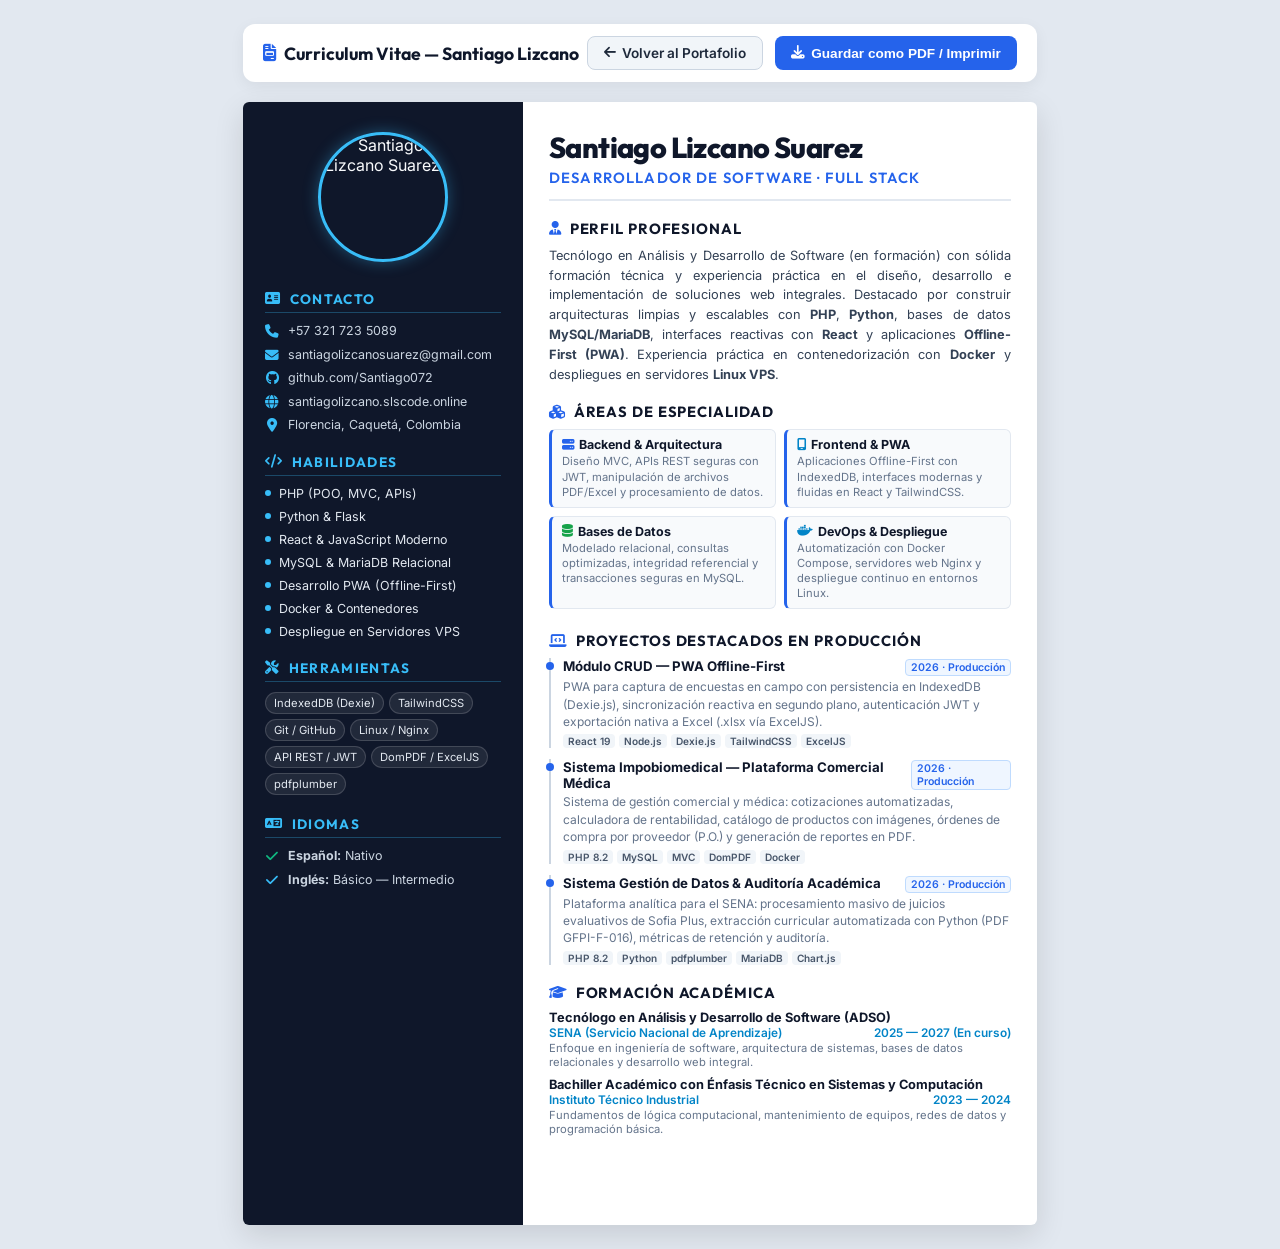
==== cv/index.html @ eb553faf "feat: rediseño hero con tarjeta glassmorphism, integracion i18n es/en, nuevo modulo cv profesional y" ====
<!DOCTYPE html>
<html lang="es">
<head>
  <meta charset="UTF-8">
  <meta name="viewport" content="width=device-width, initial-scale=1.0">
  <title>Curriculum Vitae — Santiago Lizcano Suarez</title>
  <link rel="preconnect" href="https://fonts.googleapis.com">
  <link rel="preconnect" href="https://fonts.gstatic.com" crossorigin>
  <link href="https://fonts.googleapis.com/css2?family=Outfit:wght@300;400;500;600;700;800&family=Inter:wght@300;400;500;600;700&display=swap" rel="stylesheet">
  <link rel="stylesheet" href="https://cdnjs.cloudflare.com/ajax/libs/font-awesome/6.5.0/css/all.min.css">
  <style>
    :root {
      --primary-dark: #0f172a;
      --sidebar-bg: #0f172a;
      --sidebar-text: #f8fafc;
      --sidebar-muted: #94a3b8;
      --accent-blue: #2563eb;
      --accent-cyan: #0284c7;
      --body-bg: #ffffff;
      --text-main: #1e293b;
      --text-muted: #64748b;
      --border-color: #e2e8f0;
      --tag-bg: #f1f5f9;
    }

    * {
      box-sizing: border-box;
      margin: 0;
      padding: 0;
    }

    body {
      font-family: 'Inter', sans-serif;
      background: #e2e8f0;
      color: var(--text-main);
      display: flex;
      flex-direction: column;
      align-items: center;
      padding: 24px 12px;
      -webkit-print-color-adjust: exact;
      print-color-adjust: exact;
    }

    /* Barra superior interactiva (No imprimible) */
    .toolbar {
      width: 100%;
      max-width: 210mm;
      background: #ffffff;
      padding: 12px 20px;
      border-radius: 12px;
      display: flex;
      justify-content: space-between;
      align-items: center;
      margin-bottom: 20px;
      box-shadow: 0 4px 15px rgba(0,0,0,0.06);
    }
    .toolbar-title {
      font-family: 'Outfit', sans-serif;
      font-weight: 700;
      font-size: 1.1rem;
      color: var(--primary-dark);
      display: flex;
      align-items: center;
      gap: 8px;
    }
    .toolbar-actions {
      display: flex;
      gap: 12px;
    }
    .btn {
      padding: 8px 16px;
      border-radius: 8px;
      font-weight: 600;
      font-size: 0.85rem;
      cursor: pointer;
      text-decoration: none;
      display: inline-flex;
      align-items: center;
      gap: 6px;
      border: none;
      transition: all 0.2s;
    }
    .btn-print {
      background: var(--accent-blue);
      color: #ffffff;
    }
    .btn-print:hover {
      background: #1d4ed8;
      transform: translateY(-1px);
    }
    .btn-back {
      background: #f1f5f9;
      color: var(--text-main);
      border: 1px solid #cbd5e1;
    }
    .btn-back:hover {
      background: #e2e8f0;
    }

    /* Hoja A4 exacta */
    .cv-page {
      width: 210mm;
      min-height: 297mm;
      height: auto;
      background: #ffffff;
      display: grid;
      grid-template-columns: 74mm 1fr;
      box-shadow: 0 10px 30px rgba(0,0,0,0.12);
      border-radius: 6px;
      overflow: hidden;
    }

    /* ── BARRA LATERAL IZQUIERDA ── */
    .cv-sidebar {
      background: var(--sidebar-bg);
      color: var(--sidebar-text);
      padding: 30px 22px;
      display: flex;
      flex-direction: column;
      gap: 20px;
    }

    .profile-photo-wrap {
      display: flex;
      flex-direction: column;
      align-items: center;
      text-align: center;
    }
    .profile-photo {
      width: 130px;
      height: 130px;
      border-radius: 50%;
      object-fit: cover;
      object-position: center 10%;
      border: 3px solid #38bdf8;
      box-shadow: 0 0 15px rgba(56, 189, 248, 0.35);
      margin-bottom: 8px;
    }

    .side-section-title {
      font-family: 'Outfit', sans-serif;
      font-size: 0.85rem;
      font-weight: 700;
      text-transform: uppercase;
      letter-spacing: 0.1em;
      color: #38bdf8;
      border-bottom: 1.5px solid rgba(56, 189, 248, 0.3);
      padding-bottom: 4px;
      margin-bottom: 10px;
      display: flex;
      align-items: center;
      gap: 8px;
    }

    .contact-list {
      list-style: none;
      display: flex;
      flex-direction: column;
      gap: 8px;
      font-size: 0.78rem;
      color: #cbd5e1;
    }
    .contact-item {
      display: flex;
      align-items: flex-start;
      gap: 9px;
      word-break: break-word;
    }
    .contact-item i {
      color: #38bdf8;
      font-size: 0.85rem;
      margin-top: 2px;
      width: 14px;
      text-align: center;
    }
    .contact-item a {
      color: inherit;
      text-decoration: none;
    }

    /* Lista limpia de Habilidades sin porcentajes */
    .skills-clean-list {
      list-style: none;
      display: flex;
      flex-direction: column;
      gap: 8px;
    }
    .skill-clean-item {
      display: flex;
      align-items: center;
      gap: 8px;
      font-size: 0.78rem;
      color: #e2e8f0;
    }
    .skill-bullet {
      width: 6px;
      height: 6px;
      border-radius: 50%;
      background: #38bdf8;
      flex-shrink: 0;
    }

    .pill-tags {
      display: flex;
      flex-wrap: wrap;
      gap: 5px;
    }
    .pill {
      background: rgba(255,255,255,0.08);
      border: 1px solid rgba(255,255,255,0.15);
      padding: 3px 8px;
      border-radius: 12px;
      font-size: 0.7rem;
      color: #e2e8f0;
    }

    /* ── CUERPO PRINCIPAL DERECHO ── */
    .cv-main {
      padding: 30px 26px;
      display: flex;
      flex-direction: column;
      gap: 18px;
    }

    .main-header {
      border-bottom: 2px solid var(--border-color);
      padding-bottom: 12px;
    }
    .candidate-name {
      font-family: 'Outfit', sans-serif;
      font-size: 1.8rem;
      font-weight: 800;
      color: var(--primary-dark);
      letter-spacing: -0.02em;
      line-height: 1.1;
    }
    .candidate-title {
      font-family: 'Outfit', sans-serif;
      font-size: 0.92rem;
      font-weight: 600;
      color: var(--accent-blue);
      text-transform: uppercase;
      letter-spacing: 0.08em;
      margin-top: 4px;
    }

    .main-section-title {
      font-family: 'Outfit', sans-serif;
      font-size: 0.92rem;
      font-weight: 700;
      color: var(--primary-dark);
      text-transform: uppercase;
      letter-spacing: 0.06em;
      display: flex;
      align-items: center;
      gap: 8px;
      margin-bottom: 8px;
    }
    .main-section-title i {
      color: var(--accent-blue);
      font-size: 0.88rem;
    }

    .profile-summary {
      font-size: 0.8rem;
      line-height: 1.55;
      color: #334155;
      text-align: justify;
    }

    /* Grid de Áreas de Especialidad */
    .competencies-grid {
      display: grid;
      grid-template-columns: repeat(2, 1fr);
      gap: 8px;
      margin-bottom: 4px;
    }
    .competency-card {
      background: #f8fafc;
      border: 1px solid #e2e8f0;
      border-left: 3px solid var(--accent-blue);
      padding: 7px 10px;
      border-radius: 6px;
    }
    .competency-title {
      font-size: 0.78rem;
      font-weight: 700;
      color: var(--primary-dark);
      display: flex;
      align-items: center;
      gap: 5px;
    }
    .competency-desc {
      font-size: 0.7rem;
      color: var(--text-muted);
      margin-top: 2px;
      line-height: 1.35;
    }

    /* Timeline de Proyectos & Experiencia */
    .timeline {
      display: flex;
      flex-direction: column;
      gap: 11px;
    }
    .timeline-item {
      position: relative;
      padding-left: 12px;
      border-left: 2px solid #cbd5e1;
    }
    .timeline-item::before {
      content: '';
      position: absolute;
      left: -5px;
      top: 4px;
      width: 8px;
      height: 8px;
      border-radius: 50%;
      background: var(--accent-blue);
    }
    .item-head {
      display: flex;
      justify-content: space-between;
      align-items: baseline;
      margin-bottom: 2px;
    }
    .item-title {
      font-size: 0.83rem;
      font-weight: 700;
      color: var(--primary-dark);
    }
    .item-badge {
      font-size: 0.66rem;
      font-weight: 600;
      background: #eff6ff;
      color: var(--accent-blue);
      border: 1px solid #bfdbfe;
      padding: 1px 5px;
      border-radius: 4px;
    }
    .item-desc {
      font-size: 0.75rem;
      color: var(--text-muted);
      line-height: 1.45;
      margin-bottom: 4px;
    }
    .item-tags {
      display: flex;
      flex-wrap: wrap;
      gap: 4px;
    }
    .item-tag {
      font-size: 0.63rem;
      background: #f1f5f9;
      color: #475569;
      padding: 1px 5px;
      border-radius: 4px;
      font-weight: 600;
    }

    /* Formación */
    .edu-list {
      display: flex;
      flex-direction: column;
      gap: 8px;
    }
    .edu-item {
      display: flex;
      flex-direction: column;
      gap: 1px;
    }
    .edu-degree {
      font-size: 0.8rem;
      font-weight: 700;
      color: var(--primary-dark);
    }
    .edu-school {
      font-size: 0.74rem;
      color: var(--accent-cyan);
      font-weight: 600;
      display: flex;
      justify-content: space-between;
    }
    .edu-desc {
      font-size: 0.7rem;
      color: var(--text-muted);
    }

    /* ── MODO IMPRESIÓN / PDF ── */
    @media print {
      body {
        background: transparent;
        padding: 0;
      }
      .toolbar {
        display: none !important;
      }
      .cv-page {
        box-shadow: none;
        width: 100%;
        min-height: 100%;
        border-radius: 0;
      }
      @page {
        size: A4 portrait;
        margin: 0;
      }
    }
  </style>
</head>
<body>

  <!-- Barra superior interactiva -->
  <div class="toolbar">
    <div class="toolbar-title">
      <i class="fas fa-file-invoice" style="color:#2563eb"></i>
      <span>Curriculum Vitae — Santiago Lizcano</span>
    </div>
    <div class="toolbar-actions">
      <a href="../index.html" class="btn btn-back">
        <i class="fas fa-arrow-left"></i> Volver al Portafolio
      </a>
      <button onclick="window.print()" class="btn btn-print">
        <i class="fas fa-download"></i> Guardar como PDF / Imprimir
      </button>
    </div>
  </div>

  <!-- Contenedor Hoja A4 -->
  <main class="cv-page">
    
    <!-- COLUMNA LATERAL (Sidebar) -->
    <aside class="cv-sidebar">
      
      <!-- Foto de Perfil -->
      <div class="profile-photo-wrap">
        <img src="../assets/img/profile.jpg" alt="Santiago Lizcano Suarez" class="profile-photo">
      </div>

      <!-- Contacto -->
      <div>
        <h3 class="side-section-title"><i class="fas fa-address-card"></i> Contacto</h3>
        <ul class="contact-list">
          <li class="contact-item">
            <i class="fas fa-phone"></i>
            <span>+57 321 723 5089</span>
          </li>
          <li class="contact-item">
            <i class="fas fa-envelope"></i>
            <a href="mailto:santiagolizcanosuarez@gmail.com">santiagolizcanosuarez@gmail.com</a>
          </li>
          <li class="contact-item">
            <i class="fab fa-github"></i>
            <a href="https://github.com/Santiago072" target="_blank">github.com/Santiago072</a>
          </li>
          <li class="contact-item">
            <i class="fas fa-globe"></i>
            <a href="https://santiagolizcano.slscode.online" target="_blank">santiagolizcano.slscode.online</a>
          </li>
          <li class="contact-item">
            <i class="fas fa-location-dot"></i>
            <span>Florencia, Caquetá, Colombia</span>
          </li>
        </ul>
      </div>

      <!-- Habilidades Técnicas (Lista limpia sin porcentajes) -->
      <div>
        <h3 class="side-section-title"><i class="fas fa-code"></i> Habilidades</h3>
        <ul class="skills-clean-list">
          <li class="skill-clean-item"><span class="skill-bullet"></span><span>PHP (POO, MVC, APIs)</span></li>
          <li class="skill-clean-item"><span class="skill-bullet"></span><span>Python &amp; Flask</span></li>
          <li class="skill-clean-item"><span class="skill-bullet"></span><span>React &amp; JavaScript Moderno</span></li>
          <li class="skill-clean-item"><span class="skill-bullet"></span><span>MySQL &amp; MariaDB Relacional</span></li>
          <li class="skill-clean-item"><span class="skill-bullet"></span><span>Desarrollo PWA (Offline-First)</span></li>
          <li class="skill-clean-item"><span class="skill-bullet"></span><span>Docker &amp; Contenedores</span></li>
          <li class="skill-clean-item"><span class="skill-bullet"></span><span>Despliegue en Servidores VPS</span></li>
        </ul>
      </div>

      <!-- Herramientas y Ecosistema -->
      <div>
        <h3 class="side-section-title"><i class="fas fa-screwdriver-wrench"></i> Herramientas</h3>
        <div class="pill-tags">
          <span class="pill">IndexedDB (Dexie)</span>
          <span class="pill">TailwindCSS</span>
          <span class="pill">Git / GitHub</span>
          <span class="pill">Linux / Nginx</span>
          <span class="pill">API REST / JWT</span>
          <span class="pill">DomPDF / ExcelJS</span>
          <span class="pill">pdfplumber</span>
        </div>
      </div>

      <!-- Idiomas -->
      <div>
        <h3 class="side-section-title"><i class="fas fa-language"></i> Idiomas</h3>
        <ul class="contact-list">
          <li class="contact-item">
            <i class="fas fa-check" style="color:#10b981"></i>
            <span><strong>Español:</strong> Nativo</span>
          </li>
          <li class="contact-item">
            <i class="fas fa-check" style="color:#38bdf8"></i>
            <span><strong>Inglés:</strong> Básico &mdash; Intermedio</span>
          </li>
        </ul>
      </div>

    </aside>

    <!-- CONTENIDO PRINCIPAL (Right Column) -->
    <section class="cv-main">
      
      <!-- Cabecera -->
      <header class="main-header">
        <h1 class="candidate-name">Santiago Lizcano Suarez</h1>
        <h2 class="candidate-title">Desarrollador de Software &middot; Full Stack</h2>
      </header>

      <!-- Perfil Profesional -->
      <div>
        <h3 class="main-section-title"><i class="fas fa-user-tie"></i> Perfil Profesional</h3>
        <p class="profile-summary">
          Tecnólogo en Análisis y Desarrollo de Software (en formación) con sólida formación técnica y experiencia práctica en el diseño, desarrollo e implementación de soluciones web integrales. Destacado por construir arquitecturas limpias y escalables con <strong>PHP</strong>, <strong>Python</strong>, bases de datos <strong>MySQL/MariaDB</strong>, interfaces reactivas con <strong>React</strong> y aplicaciones <strong>Offline-First (PWA)</strong>. Experiencia práctica en contenedorización con <strong>Docker</strong> y despliegues en servidores <strong>Linux VPS</strong>.
        </p>
      </div>

      <!-- Competencias y Áreas de Trabajo -->
      <div>
        <h3 class="main-section-title"><i class="fas fa-cubes"></i> Áreas de Especialidad</h3>
        <div class="competencies-grid">
          <div class="competency-card">
            <div class="competency-title"><i class="fas fa-server" style="color:#2563eb"></i> Backend &amp; Arquitectura</div>
            <div class="competency-desc">Diseño MVC, APIs REST seguras con JWT, manipulación de archivos PDF/Excel y procesamiento de datos.</div>
          </div>
          <div class="competency-card">
            <div class="competency-title"><i class="fas fa-mobile-screen" style="color:#0284c7"></i> Frontend &amp; PWA</div>
            <div class="competency-desc">Aplicaciones Offline-First con IndexedDB, interfaces modernas y fluidas en React y TailwindCSS.</div>
          </div>
          <div class="competency-card">
            <div class="competency-title"><i class="fas fa-database" style="color:#16a34a"></i> Bases de Datos</div>
            <div class="competency-desc">Modelado relacional, consultas optimizadas, integridad referencial y transacciones seguras en MySQL.</div>
          </div>
          <div class="competency-card">
            <div class="competency-title"><i class="fab fa-docker" style="color:#0284c7"></i> DevOps &amp; Despliegue</div>
            <div class="competency-desc">Automatización con Docker Compose, servidores web Nginx y despliegue continuo en entornos Linux.</div>
          </div>
        </div>
      </div>

      <!-- Proyectos Destacados (Experiencia Práctica) -->
      <div>
        <h3 class="main-section-title"><i class="fas fa-laptop-code"></i> Proyectos Destacados en Producción</h3>
        <div class="timeline">
          
          <!-- Módulo CRUD -->
          <div class="timeline-item">
            <div class="item-head">
              <span class="item-title">Módulo CRUD — PWA Offline-First</span>
              <span class="item-badge">2026 &middot; Producción</span>
            </div>
            <p class="item-desc">
              PWA para captura de encuestas en campo con persistencia en IndexedDB (Dexie.js), sincronización reactiva en segundo plano, autenticación JWT y exportación nativa a Excel (.xlsx vía ExcelJS).
            </p>
            <div class="item-tags">
              <span class="item-tag">React 19</span>
              <span class="item-tag">Node.js</span>
              <span class="item-tag">Dexie.js</span>
              <span class="item-tag">TailwindCSS</span>
              <span class="item-tag">ExcelJS</span>
            </div>
          </div>

          <!-- Sistema Impobiomedical -->
          <div class="timeline-item">
            <div class="item-head">
              <span class="item-title">Sistema Impobiomedical — Plataforma Comercial Médica</span>
              <span class="item-badge">2026 &middot; Producción</span>
            </div>
            <p class="item-desc">
              Sistema de gestión comercial y médica: cotizaciones automatizadas, calculadora de rentabilidad, catálogo de productos con imágenes, órdenes de compra por proveedor (P.O.) y generación de reportes en PDF.
            </p>
            <div class="item-tags">
              <span class="item-tag">PHP 8.2</span>
              <span class="item-tag">MySQL</span>
              <span class="item-tag">MVC</span>
              <span class="item-tag">DomPDF</span>
              <span class="item-tag">Docker</span>
            </div>
          </div>

          <!-- Sistema Gestión de Datos SENA -->
          <div class="timeline-item">
            <div class="item-head">
              <span class="item-title">Sistema Gestión de Datos &amp; Auditoría Académica</span>
              <span class="item-badge">2026 &middot; Producción</span>
            </div>
            <p class="item-desc">
              Plataforma analítica para el SENA: procesamiento masivo de juicios evaluativos de Sofia Plus, extracción curricular automatizada con Python (PDF GFPI-F-016), métricas de retención y auditoría.
            </p>
            <div class="item-tags">
              <span class="item-tag">PHP 8.2</span>
              <span class="item-tag">Python</span>
              <span class="item-tag">pdfplumber</span>
              <span class="item-tag">MariaDB</span>
              <span class="item-tag">Chart.js</span>
            </div>
          </div>

        </div>
      </div>

      <!-- Formación Académica -->
      <div>
        <h3 class="main-section-title"><i class="fas fa-graduation-cap"></i> Formación Académica</h3>
        <div class="edu-list">
          
          <div class="edu-item">
            <span class="edu-degree">Tecnólogo en Análisis y Desarrollo de Software (ADSO)</span>
            <span class="edu-school"><span>SENA (Servicio Nacional de Aprendizaje)</span><span>2025 — 2027 (En curso)</span></span>
            <span class="edu-desc">Enfoque en ingeniería de software, arquitectura de sistemas, bases de datos relacionales y desarrollo web integral.</span>
          </div>

          <div class="edu-item">
            <span class="edu-degree">Bachiller Académico con Énfasis Técnico en Sistemas y Computación</span>
            <span class="edu-school"><span>Instituto Técnico Industrial</span><span>2023 — 2024</span></span>
            <span class="edu-desc">Fundamentos de lógica computacional, mantenimiento de equipos, redes de datos y programación básica.</span>
          </div>

        </div>
      </div>

    </section>

  </main>

</body>
</html>
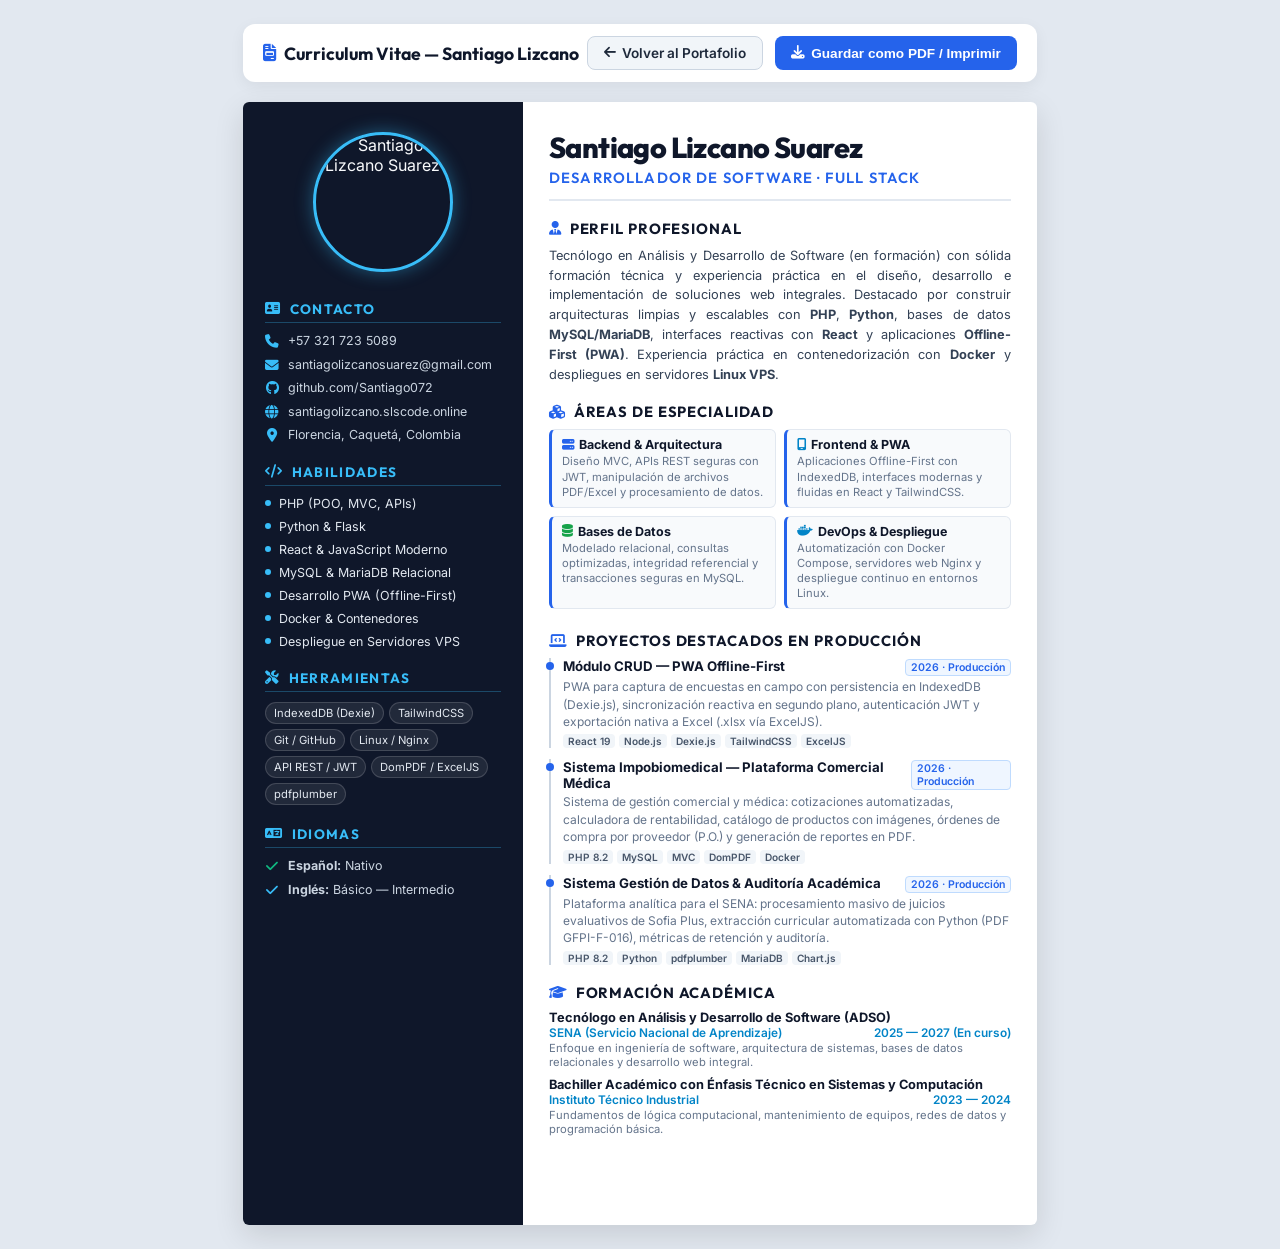
==== commit ec06c109: "style: ajuste de encuadre y proporcion de la foto de perfil en el CV" ====
--- a/cv/index.html
+++ b/cv/index.html
@@ -127,13 +127,13 @@
       text-align: center;
     }
     .profile-photo {
-      width: 130px;
-      height: 130px;
+      width: 140px;
+      height: 140px;
       border-radius: 50%;
       object-fit: cover;
-      object-position: center 10%;
+      object-position: center 30%;
       border: 3px solid #38bdf8;
-      box-shadow: 0 0 15px rgba(56, 189, 248, 0.35);
+      box-shadow: 0 0 18px rgba(56, 189, 248, 0.4);
       margin-bottom: 8px;
     }
 
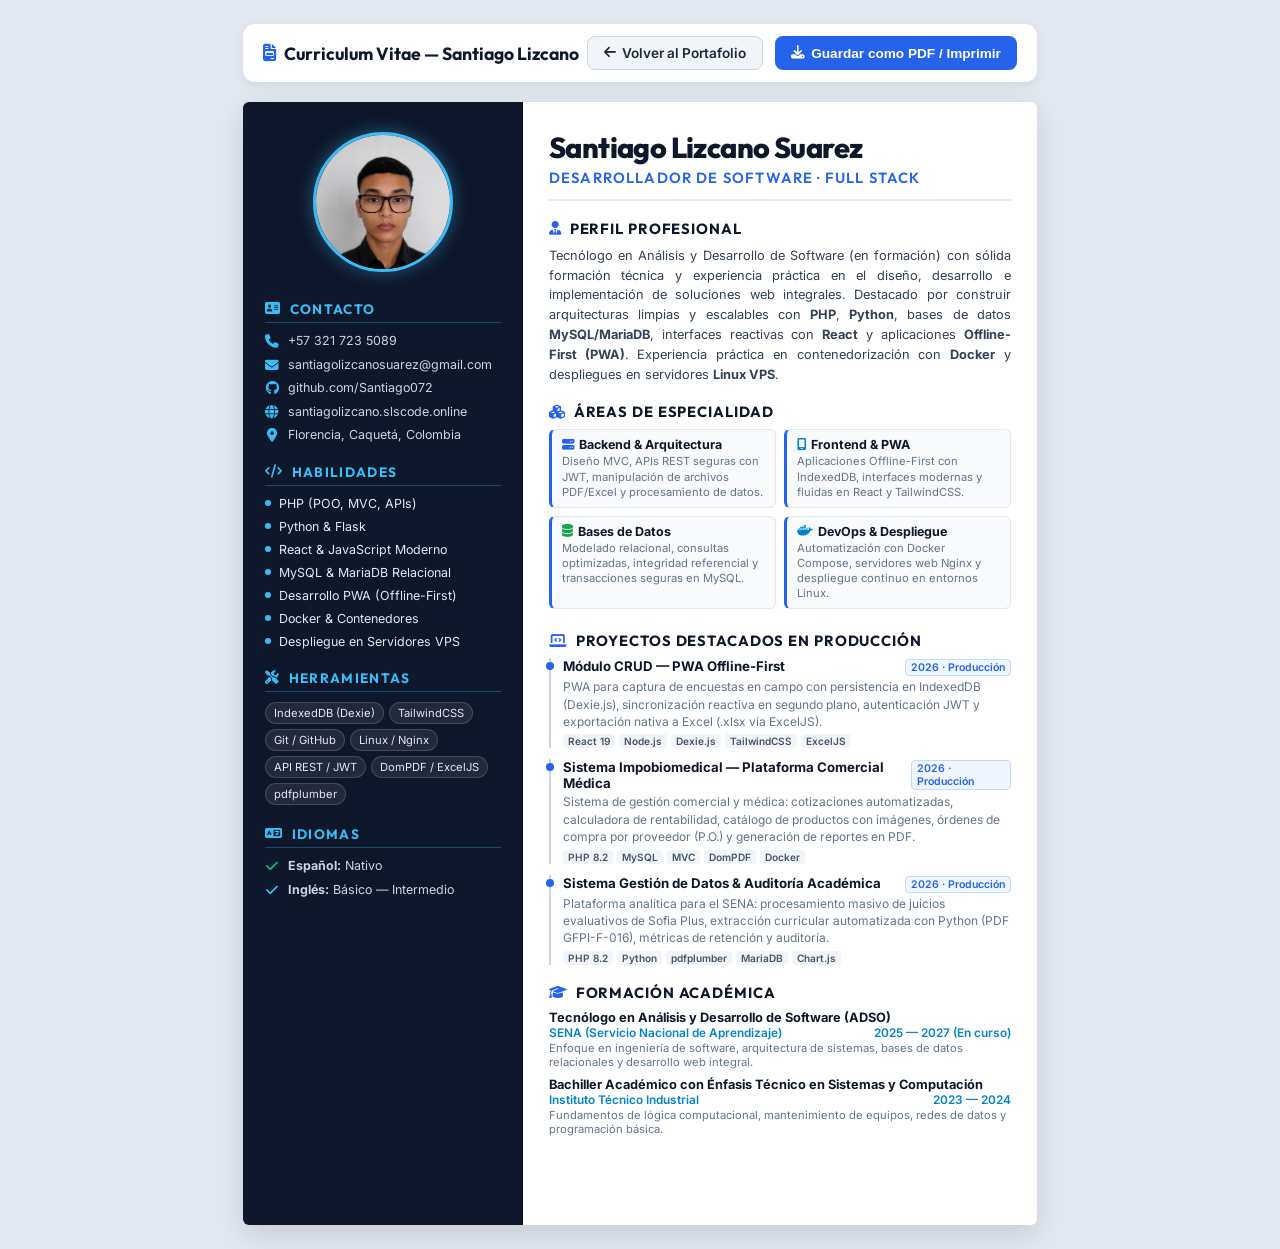
==== commit 6488a61f: "feat(portfolio): add project screenshots, custom favicon and smooth navigation" ====
--- a/cv/index.html
+++ b/cv/index.html
@@ -4,6 +4,11 @@
   <meta charset="UTF-8">
   <meta name="viewport" content="width=device-width, initial-scale=1.0">
   <title>Curriculum Vitae — Santiago Lizcano Suarez</title>
+  
+  <!-- Favicon -->
+  <link rel="icon" type="image/svg+xml" href="../assets/img/favicon.svg">
+  <link rel="alternate icon" href="../assets/img/favicon.svg">
+
   <link rel="preconnect" href="https://fonts.googleapis.com">
   <link rel="preconnect" href="https://fonts.gstatic.com" crossorigin>
   <link href="https://fonts.googleapis.com/css2?family=Outfit:wght@300;400;500;600;700;800&family=Inter:wght@300;400;500;600;700&display=swap" rel="stylesheet">
@@ -417,7 +422,7 @@
       <span>Curriculum Vitae — Santiago Lizcano</span>
     </div>
     <div class="toolbar-actions">
-      <a href="../index.html" class="btn btn-back">
+      <a href="../index.html" class="btn btn-back" id="btn-back-portfolio">
         <i class="fas fa-arrow-left"></i> Volver al Portafolio
       </a>
       <button onclick="window.print()" class="btn btn-print">
@@ -434,7 +439,7 @@
       
       <!-- Foto de Perfil -->
       <div class="profile-photo-wrap">
-        <img src="../assets/img/profile.jpg" alt="Santiago Lizcano Suarez" class="profile-photo">
+        <img src="../assets/img/profile2.png" alt="Santiago Lizcano Suarez" class="profile-photo">
       </div>
 
       <!-- Contacto -->
@@ -635,5 +640,21 @@
 
   </main>
 
+  <script>
+    const backBtn = document.getElementById('btn-back-portfolio');
+    if (backBtn) {
+      backBtn.addEventListener('click', (e) => {
+        // Si hay historial previo de navegación (misma pestaña), vuelve atrás
+        if (window.history.length > 1 && document.referrer && document.referrer.includes(window.location.host)) {
+          e.preventDefault();
+          window.history.back();
+        } else if (window.opener) {
+          // Si se abrió como popup o pestaña secundaria con opener
+          e.preventDefault();
+          window.close();
+        }
+      });
+    }
+  </script>
 </body>
 </html>
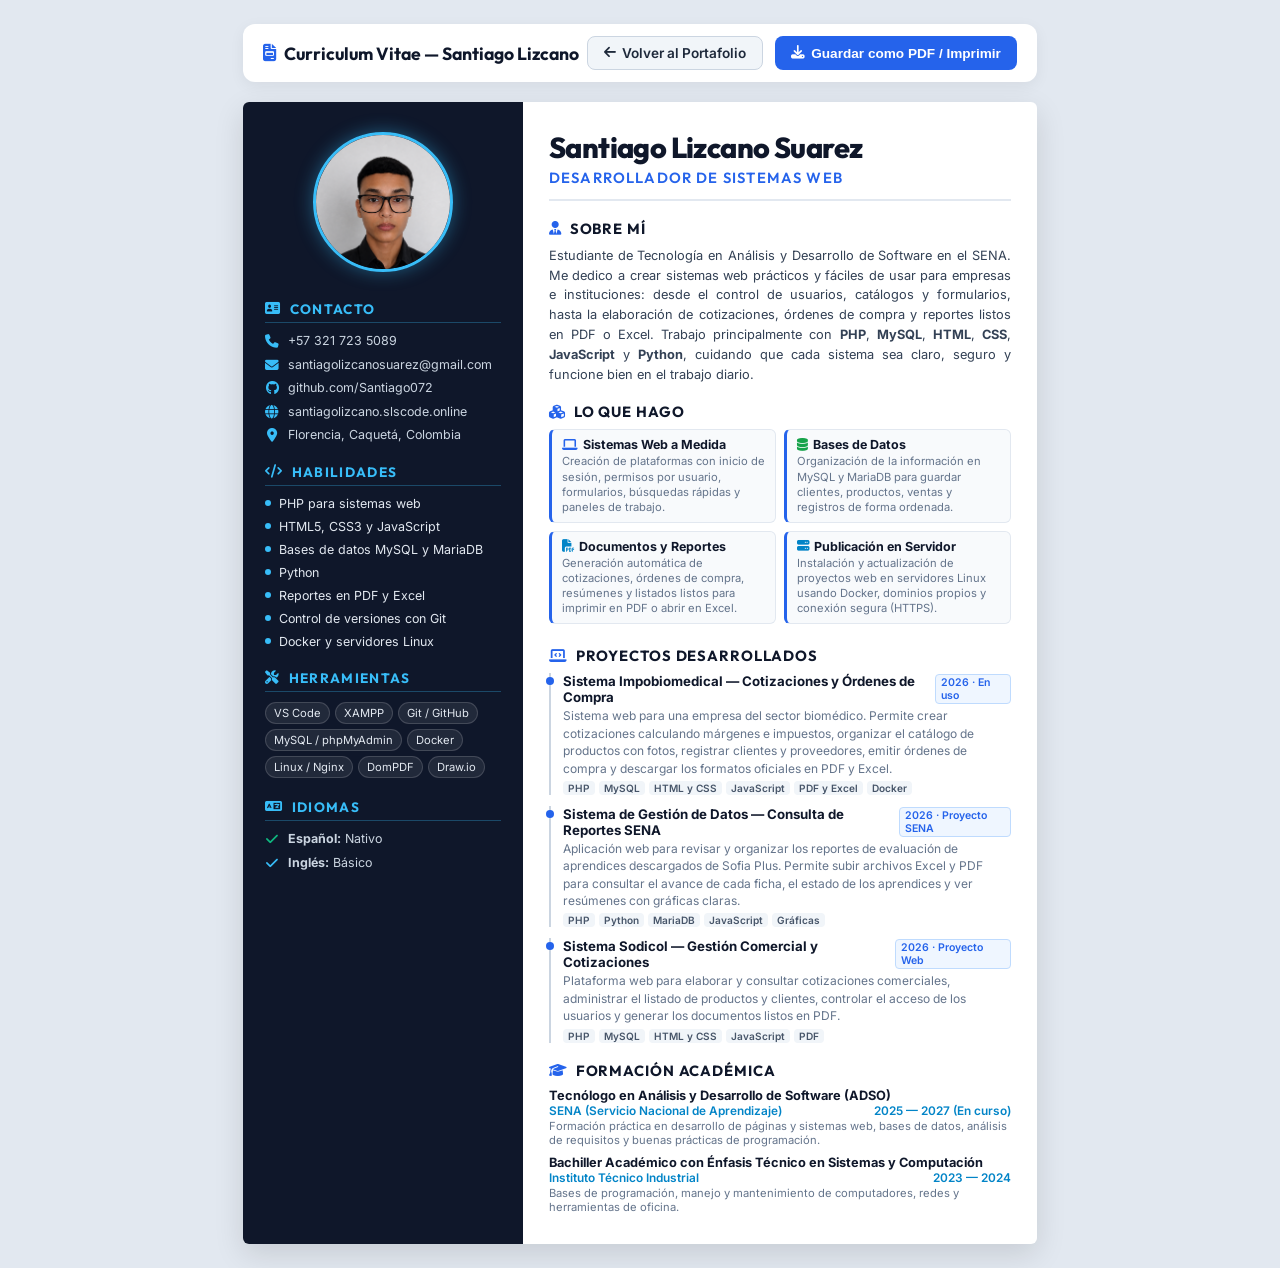
==== commit 6859f885: "docs(portafolio,cv): actualizar contenido y habilidades con lenguaje natural" ====
--- a/cv/index.html
+++ b/cv/index.html
@@ -473,13 +473,13 @@
       <div>
         <h3 class="side-section-title"><i class="fas fa-code"></i> Habilidades</h3>
         <ul class="skills-clean-list">
-          <li class="skill-clean-item"><span class="skill-bullet"></span><span>PHP (POO, MVC, APIs)</span></li>
-          <li class="skill-clean-item"><span class="skill-bullet"></span><span>Python &amp; Flask</span></li>
-          <li class="skill-clean-item"><span class="skill-bullet"></span><span>React &amp; JavaScript Moderno</span></li>
-          <li class="skill-clean-item"><span class="skill-bullet"></span><span>MySQL &amp; MariaDB Relacional</span></li>
-          <li class="skill-clean-item"><span class="skill-bullet"></span><span>Desarrollo PWA (Offline-First)</span></li>
-          <li class="skill-clean-item"><span class="skill-bullet"></span><span>Docker &amp; Contenedores</span></li>
-          <li class="skill-clean-item"><span class="skill-bullet"></span><span>Despliegue en Servidores VPS</span></li>
+          <li class="skill-clean-item"><span class="skill-bullet"></span><span>PHP para sistemas web</span></li>
+          <li class="skill-clean-item"><span class="skill-bullet"></span><span>HTML5, CSS3 y JavaScript</span></li>
+          <li class="skill-clean-item"><span class="skill-bullet"></span><span>Bases de datos MySQL y MariaDB</span></li>
+          <li class="skill-clean-item"><span class="skill-bullet"></span><span>Python</span></li>
+          <li class="skill-clean-item"><span class="skill-bullet"></span><span>Reportes en PDF y Excel</span></li>
+          <li class="skill-clean-item"><span class="skill-bullet"></span><span>Control de versiones con Git</span></li>
+          <li class="skill-clean-item"><span class="skill-bullet"></span><span>Docker y servidores Linux</span></li>
         </ul>
       </div>
 
@@ -487,13 +487,14 @@
       <div>
         <h3 class="side-section-title"><i class="fas fa-screwdriver-wrench"></i> Herramientas</h3>
         <div class="pill-tags">
-          <span class="pill">IndexedDB (Dexie)</span>
-          <span class="pill">TailwindCSS</span>
+          <span class="pill">VS Code</span>
+          <span class="pill">XAMPP</span>
           <span class="pill">Git / GitHub</span>
+          <span class="pill">MySQL / phpMyAdmin</span>
+          <span class="pill">Docker</span>
           <span class="pill">Linux / Nginx</span>
-          <span class="pill">API REST / JWT</span>
-          <span class="pill">DomPDF / ExcelJS</span>
-          <span class="pill">pdfplumber</span>
+          <span class="pill">DomPDF</span>
+          <span class="pill">Draw.io</span>
         </div>
       </div>
 
@@ -507,7 +508,7 @@
           </li>
           <li class="contact-item">
             <i class="fas fa-check" style="color:#38bdf8"></i>
-            <span><strong>Inglés:</strong> Básico &mdash; Intermedio</span>
+            <span><strong>Inglés:</strong> Básico</span>
           </li>
         </ul>
       </div>
@@ -520,77 +521,60 @@
       <!-- Cabecera -->
       <header class="main-header">
         <h1 class="candidate-name">Santiago Lizcano Suarez</h1>
-        <h2 class="candidate-title">Desarrollador de Software &middot; Full Stack</h2>
+        <h2 class="candidate-title">Desarrollador de Sistemas Web</h2>
       </header>
 
       <!-- Perfil Profesional -->
       <div>
-        <h3 class="main-section-title"><i class="fas fa-user-tie"></i> Perfil Profesional</h3>
+        <h3 class="main-section-title"><i class="fas fa-user-tie"></i> Sobre Mí</h3>
         <p class="profile-summary">
-          Tecnólogo en Análisis y Desarrollo de Software (en formación) con sólida formación técnica y experiencia práctica en el diseño, desarrollo e implementación de soluciones web integrales. Destacado por construir arquitecturas limpias y escalables con <strong>PHP</strong>, <strong>Python</strong>, bases de datos <strong>MySQL/MariaDB</strong>, interfaces reactivas con <strong>React</strong> y aplicaciones <strong>Offline-First (PWA)</strong>. Experiencia práctica en contenedorización con <strong>Docker</strong> y despliegues en servidores <strong>Linux VPS</strong>.
+          Estudiante de Tecnología en Análisis y Desarrollo de Software en el SENA. Me dedico a crear sistemas web prácticos y fáciles de usar para empresas e instituciones: desde el control de usuarios, catálogos y formularios, hasta la elaboración de cotizaciones, órdenes de compra y reportes listos en PDF o Excel. Trabajo principalmente con <strong>PHP</strong>, <strong>MySQL</strong>, <strong>HTML</strong>, <strong>CSS</strong>, <strong>JavaScript</strong> y <strong>Python</strong>, cuidando que cada sistema sea claro, seguro y funcione bien en el trabajo diario.
         </p>
       </div>
 
       <!-- Competencias y Áreas de Trabajo -->
       <div>
-        <h3 class="main-section-title"><i class="fas fa-cubes"></i> Áreas de Especialidad</h3>
+        <h3 class="main-section-title"><i class="fas fa-cubes"></i> Lo que Hago</h3>
         <div class="competencies-grid">
           <div class="competency-card">
-            <div class="competency-title"><i class="fas fa-server" style="color:#2563eb"></i> Backend &amp; Arquitectura</div>
-            <div class="competency-desc">Diseño MVC, APIs REST seguras con JWT, manipulación de archivos PDF/Excel y procesamiento de datos.</div>
-          </div>
-          <div class="competency-card">
-            <div class="competency-title"><i class="fas fa-mobile-screen" style="color:#0284c7"></i> Frontend &amp; PWA</div>
-            <div class="competency-desc">Aplicaciones Offline-First con IndexedDB, interfaces modernas y fluidas en React y TailwindCSS.</div>
+            <div class="competency-title"><i class="fas fa-laptop" style="color:#2563eb"></i> Sistemas Web a Medida</div>
+            <div class="competency-desc">Creación de plataformas con inicio de sesión, permisos por usuario, formularios, búsquedas rápidas y paneles de trabajo.</div>
           </div>
           <div class="competency-card">
             <div class="competency-title"><i class="fas fa-database" style="color:#16a34a"></i> Bases de Datos</div>
-            <div class="competency-desc">Modelado relacional, consultas optimizadas, integridad referencial y transacciones seguras en MySQL.</div>
+            <div class="competency-desc">Organización de la información en MySQL y MariaDB para guardar clientes, productos, ventas y registros de forma ordenada.</div>
           </div>
           <div class="competency-card">
-            <div class="competency-title"><i class="fab fa-docker" style="color:#0284c7"></i> DevOps &amp; Despliegue</div>
-            <div class="competency-desc">Automatización con Docker Compose, servidores web Nginx y despliegue continuo en entornos Linux.</div>
+            <div class="competency-title"><i class="fas fa-file-pdf" style="color:#0284c7"></i> Documentos y Reportes</div>
+            <div class="competency-desc">Generación automática de cotizaciones, órdenes de compra, resúmenes y listados listos para imprimir en PDF o abrir en Excel.</div>
+          </div>
+          <div class="competency-card">
+            <div class="competency-title"><i class="fas fa-server" style="color:#0284c7"></i> Publicación en Servidor</div>
+            <div class="competency-desc">Instalación y actualización de proyectos web en servidores Linux usando Docker, dominios propios y conexión segura (HTTPS).</div>
           </div>
         </div>
       </div>
 
       <!-- Proyectos Destacados (Experiencia Práctica) -->
       <div>
-        <h3 class="main-section-title"><i class="fas fa-laptop-code"></i> Proyectos Destacados en Producción</h3>
+        <h3 class="main-section-title"><i class="fas fa-laptop-code"></i> Proyectos Desarrollados</h3>
         <div class="timeline">
           
-          <!-- Módulo CRUD -->
-          <div class="timeline-item">
-            <div class="item-head">
-              <span class="item-title">Módulo CRUD — PWA Offline-First</span>
-              <span class="item-badge">2026 &middot; Producción</span>
-            </div>
-            <p class="item-desc">
-              PWA para captura de encuestas en campo con persistencia en IndexedDB (Dexie.js), sincronización reactiva en segundo plano, autenticación JWT y exportación nativa a Excel (.xlsx vía ExcelJS).
-            </p>
-            <div class="item-tags">
-              <span class="item-tag">React 19</span>
-              <span class="item-tag">Node.js</span>
-              <span class="item-tag">Dexie.js</span>
-              <span class="item-tag">TailwindCSS</span>
-              <span class="item-tag">ExcelJS</span>
-            </div>
-          </div>
-
           <!-- Sistema Impobiomedical -->
           <div class="timeline-item">
             <div class="item-head">
-              <span class="item-title">Sistema Impobiomedical — Plataforma Comercial Médica</span>
-              <span class="item-badge">2026 &middot; Producción</span>
+              <span class="item-title">Sistema Impobiomedical — Cotizaciones y Órdenes de Compra</span>
+              <span class="item-badge">2026 &middot; En uso</span>
             </div>
             <p class="item-desc">
-              Sistema de gestión comercial y médica: cotizaciones automatizadas, calculadora de rentabilidad, catálogo de productos con imágenes, órdenes de compra por proveedor (P.O.) y generación de reportes en PDF.
+              Sistema web para una empresa del sector biomédico. Permite crear cotizaciones calculando márgenes e impuestos, organizar el catálogo de productos con fotos, registrar clientes y proveedores, emitir órdenes de compra y descargar los formatos oficiales en PDF y Excel.
             </p>
             <div class="item-tags">
-              <span class="item-tag">PHP 8.2</span>
+              <span class="item-tag">PHP</span>
               <span class="item-tag">MySQL</span>
-              <span class="item-tag">MVC</span>
-              <span class="item-tag">DomPDF</span>
+              <span class="item-tag">HTML y CSS</span>
+              <span class="item-tag">JavaScript</span>
+              <span class="item-tag">PDF y Excel</span>
               <span class="item-tag">Docker</span>
             </div>
           </div>
@@ -598,18 +582,36 @@
           <!-- Sistema Gestión de Datos SENA -->
           <div class="timeline-item">
             <div class="item-head">
-              <span class="item-title">Sistema Gestión de Datos &amp; Auditoría Académica</span>
-              <span class="item-badge">2026 &middot; Producción</span>
+              <span class="item-title">Sistema de Gestión de Datos — Consulta de Reportes SENA</span>
+              <span class="item-badge">2026 &middot; Proyecto SENA</span>
             </div>
             <p class="item-desc">
-              Plataforma analítica para el SENA: procesamiento masivo de juicios evaluativos de Sofia Plus, extracción curricular automatizada con Python (PDF GFPI-F-016), métricas de retención y auditoría.
+              Aplicación web para revisar y organizar los reportes de evaluación de aprendices descargados de Sofia Plus. Permite subir archivos Excel y PDF para consultar el avance de cada ficha, el estado de los aprendices y ver resúmenes con gráficas claras.
             </p>
             <div class="item-tags">
-              <span class="item-tag">PHP 8.2</span>
+              <span class="item-tag">PHP</span>
               <span class="item-tag">Python</span>
-              <span class="item-tag">pdfplumber</span>
               <span class="item-tag">MariaDB</span>
-              <span class="item-tag">Chart.js</span>
+              <span class="item-tag">JavaScript</span>
+              <span class="item-tag">Gráficas</span>
+            </div>
+          </div>
+
+          <!-- Sistema Sodicol -->
+          <div class="timeline-item">
+            <div class="item-head">
+              <span class="item-title">Sistema Sodicol — Gestión Comercial y Cotizaciones</span>
+              <span class="item-badge">2026 &middot; Proyecto Web</span>
+            </div>
+            <p class="item-desc">
+              Plataforma web para elaborar y consultar cotizaciones comerciales, administrar el listado de productos y clientes, controlar el acceso de los usuarios y generar los documentos listos en PDF.
+            </p>
+            <div class="item-tags">
+              <span class="item-tag">PHP</span>
+              <span class="item-tag">MySQL</span>
+              <span class="item-tag">HTML y CSS</span>
+              <span class="item-tag">JavaScript</span>
+              <span class="item-tag">PDF</span>
             </div>
           </div>
 
@@ -624,13 +626,13 @@
           <div class="edu-item">
             <span class="edu-degree">Tecnólogo en Análisis y Desarrollo de Software (ADSO)</span>
             <span class="edu-school"><span>SENA (Servicio Nacional de Aprendizaje)</span><span>2025 — 2027 (En curso)</span></span>
-            <span class="edu-desc">Enfoque en ingeniería de software, arquitectura de sistemas, bases de datos relacionales y desarrollo web integral.</span>
+            <span class="edu-desc">Formación práctica en desarrollo de páginas y sistemas web, bases de datos, análisis de requisitos y buenas prácticas de programación.</span>
           </div>
 
           <div class="edu-item">
             <span class="edu-degree">Bachiller Académico con Énfasis Técnico en Sistemas y Computación</span>
             <span class="edu-school"><span>Instituto Técnico Industrial</span><span>2023 — 2024</span></span>
-            <span class="edu-desc">Fundamentos de lógica computacional, mantenimiento de equipos, redes de datos y programación básica.</span>
+            <span class="edu-desc">Bases de programación, manejo y mantenimiento de computadores, redes y herramientas de oficina.</span>
           </div>
 
         </div>
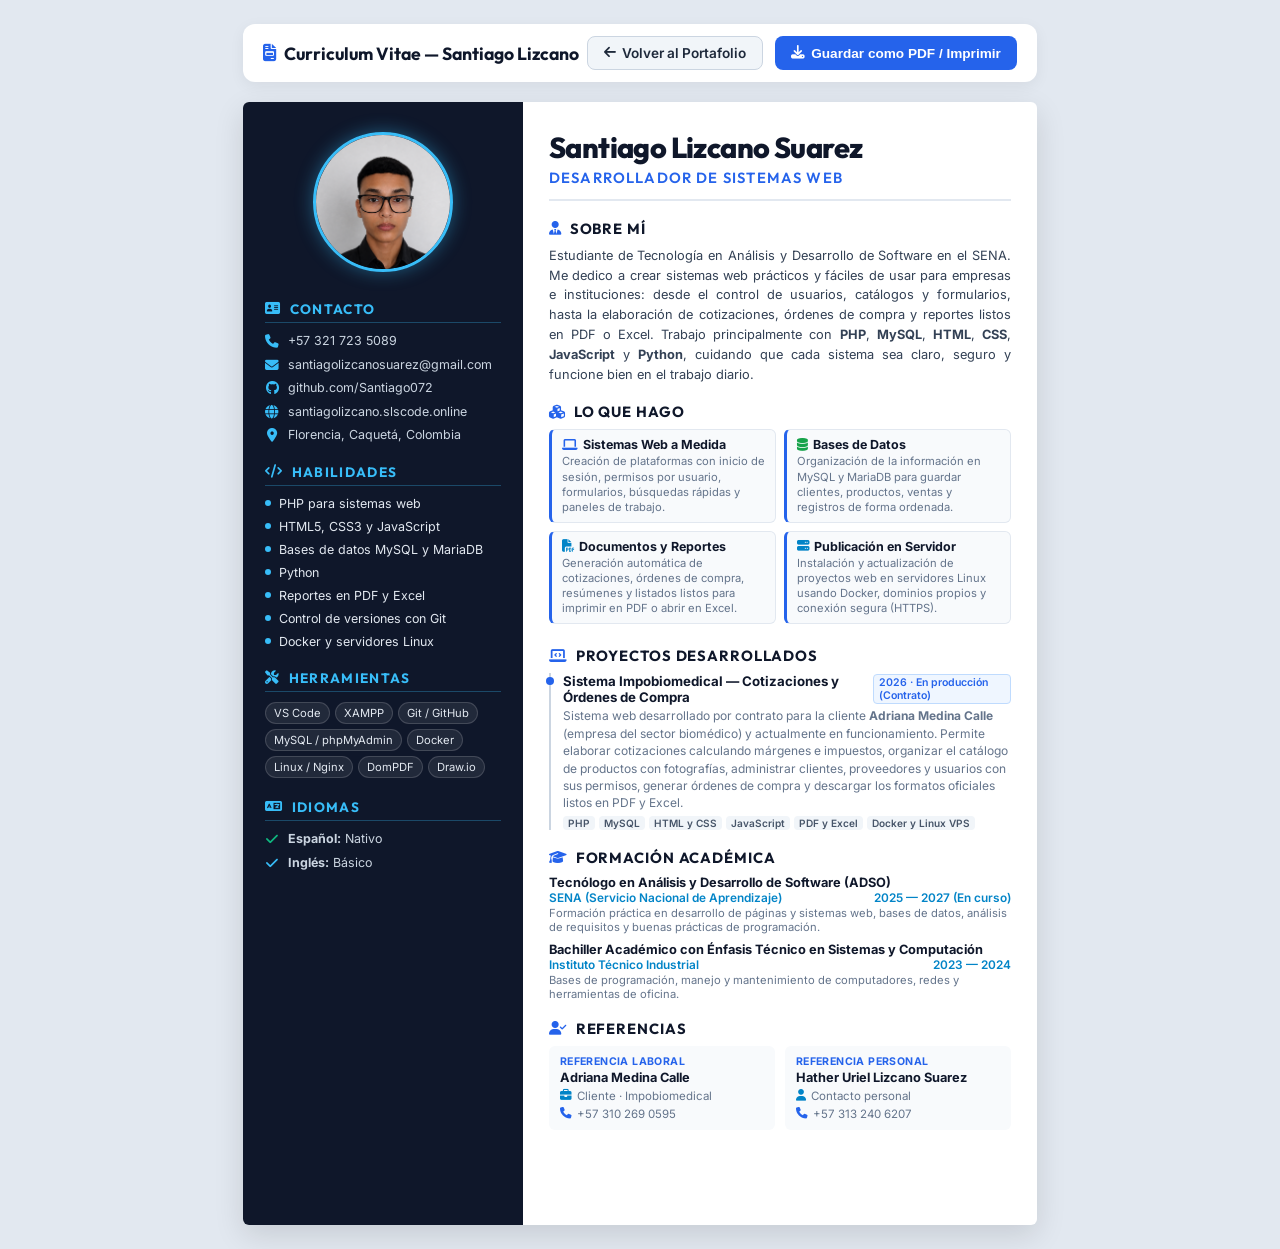
==== commit 7e7a251d: "docs(cv): dejar proyecto en produccion Impobiomedical y agregar referencias" ====
--- a/cv/index.html
+++ b/cv/index.html
@@ -389,6 +389,42 @@
     .edu-desc {
       font-size: 0.7rem;
       color: var(--text-muted);
+    }
+
+    /* Referencias */
+    .references-grid {
+      display: grid;
+      grid-template-columns: 1fr 1fr;
+      gap: 10px;
+    }
+    .reference-card {
+      background: #f8fafc;
+      border: 1px solid var(--border-light);
+      border-radius: 6px;
+      padding: 9px 11px;
+      display: flex;
+      flex-direction: column;
+      gap: 2px;
+    }
+    .reference-type {
+      font-size: 0.66rem;
+      font-weight: 700;
+      text-transform: uppercase;
+      letter-spacing: 0.4px;
+      color: var(--accent-blue);
+    }
+    .reference-name {
+      font-size: 0.8rem;
+      font-weight: 700;
+      color: var(--primary-dark);
+    }
+    .reference-meta {
+      font-size: 0.72rem;
+      color: var(--text-muted);
+      display: flex;
+      align-items: center;
+      gap: 5px;
+      margin-top: 2px;
     }
 
     /* ── MODO IMPRESIÓN / PDF ── */
@@ -564,10 +600,10 @@
           <div class="timeline-item">
             <div class="item-head">
               <span class="item-title">Sistema Impobiomedical — Cotizaciones y Órdenes de Compra</span>
-              <span class="item-badge">2026 &middot; En uso</span>
+              <span class="item-badge">2026 &middot; En producción (Contrato)</span>
             </div>
             <p class="item-desc">
-              Sistema web para una empresa del sector biomédico. Permite crear cotizaciones calculando márgenes e impuestos, organizar el catálogo de productos con fotos, registrar clientes y proveedores, emitir órdenes de compra y descargar los formatos oficiales en PDF y Excel.
+              Sistema web desarrollado por contrato para la cliente <strong>Adriana Medina Calle</strong> (empresa del sector biomédico) y actualmente en funcionamiento. Permite elaborar cotizaciones calculando márgenes e impuestos, organizar el catálogo de productos con fotografías, administrar clientes, proveedores y usuarios con sus permisos, generar órdenes de compra y descargar los formatos oficiales listos en PDF y Excel.
             </p>
             <div class="item-tags">
               <span class="item-tag">PHP</span>
@@ -575,43 +611,7 @@
               <span class="item-tag">HTML y CSS</span>
               <span class="item-tag">JavaScript</span>
               <span class="item-tag">PDF y Excel</span>
-              <span class="item-tag">Docker</span>
-            </div>
-          </div>
-
-          <!-- Sistema Gestión de Datos SENA -->
-          <div class="timeline-item">
-            <div class="item-head">
-              <span class="item-title">Sistema de Gestión de Datos — Consulta de Reportes SENA</span>
-              <span class="item-badge">2026 &middot; Proyecto SENA</span>
-            </div>
-            <p class="item-desc">
-              Aplicación web para revisar y organizar los reportes de evaluación de aprendices descargados de Sofia Plus. Permite subir archivos Excel y PDF para consultar el avance de cada ficha, el estado de los aprendices y ver resúmenes con gráficas claras.
-            </p>
-            <div class="item-tags">
-              <span class="item-tag">PHP</span>
-              <span class="item-tag">Python</span>
-              <span class="item-tag">MariaDB</span>
-              <span class="item-tag">JavaScript</span>
-              <span class="item-tag">Gráficas</span>
-            </div>
-          </div>
-
-          <!-- Sistema Sodicol -->
-          <div class="timeline-item">
-            <div class="item-head">
-              <span class="item-title">Sistema Sodicol — Gestión Comercial y Cotizaciones</span>
-              <span class="item-badge">2026 &middot; Proyecto Web</span>
-            </div>
-            <p class="item-desc">
-              Plataforma web para elaborar y consultar cotizaciones comerciales, administrar el listado de productos y clientes, controlar el acceso de los usuarios y generar los documentos listos en PDF.
-            </p>
-            <div class="item-tags">
-              <span class="item-tag">PHP</span>
-              <span class="item-tag">MySQL</span>
-              <span class="item-tag">HTML y CSS</span>
-              <span class="item-tag">JavaScript</span>
-              <span class="item-tag">PDF</span>
+              <span class="item-tag">Docker y Linux VPS</span>
             </div>
           </div>
 
@@ -635,6 +635,25 @@
             <span class="edu-desc">Bases de programación, manejo y mantenimiento de computadores, redes y herramientas de oficina.</span>
           </div>
 
+        </div>
+      </div>
+
+      <!-- Referencias -->
+      <div>
+        <h3 class="main-section-title"><i class="fas fa-user-check"></i> Referencias</h3>
+        <div class="references-grid">
+          <div class="reference-card">
+            <span class="reference-type">Referencia Laboral</span>
+            <span class="reference-name">Adriana Medina Calle</span>
+            <span class="reference-meta"><i class="fas fa-briefcase" style="color:#0284c7"></i> Cliente &middot; Impobiomedical</span>
+            <span class="reference-meta"><i class="fas fa-phone" style="color:#2563eb"></i> +57 310 269 0595</span>
+          </div>
+          <div class="reference-card">
+            <span class="reference-type">Referencia Personal</span>
+            <span class="reference-name">Hather Uriel Lizcano Suarez</span>
+            <span class="reference-meta"><i class="fas fa-user" style="color:#0284c7"></i> Contacto personal</span>
+            <span class="reference-meta"><i class="fas fa-phone" style="color:#2563eb"></i> +57 313 240 6207</span>
+          </div>
         </div>
       </div>
 
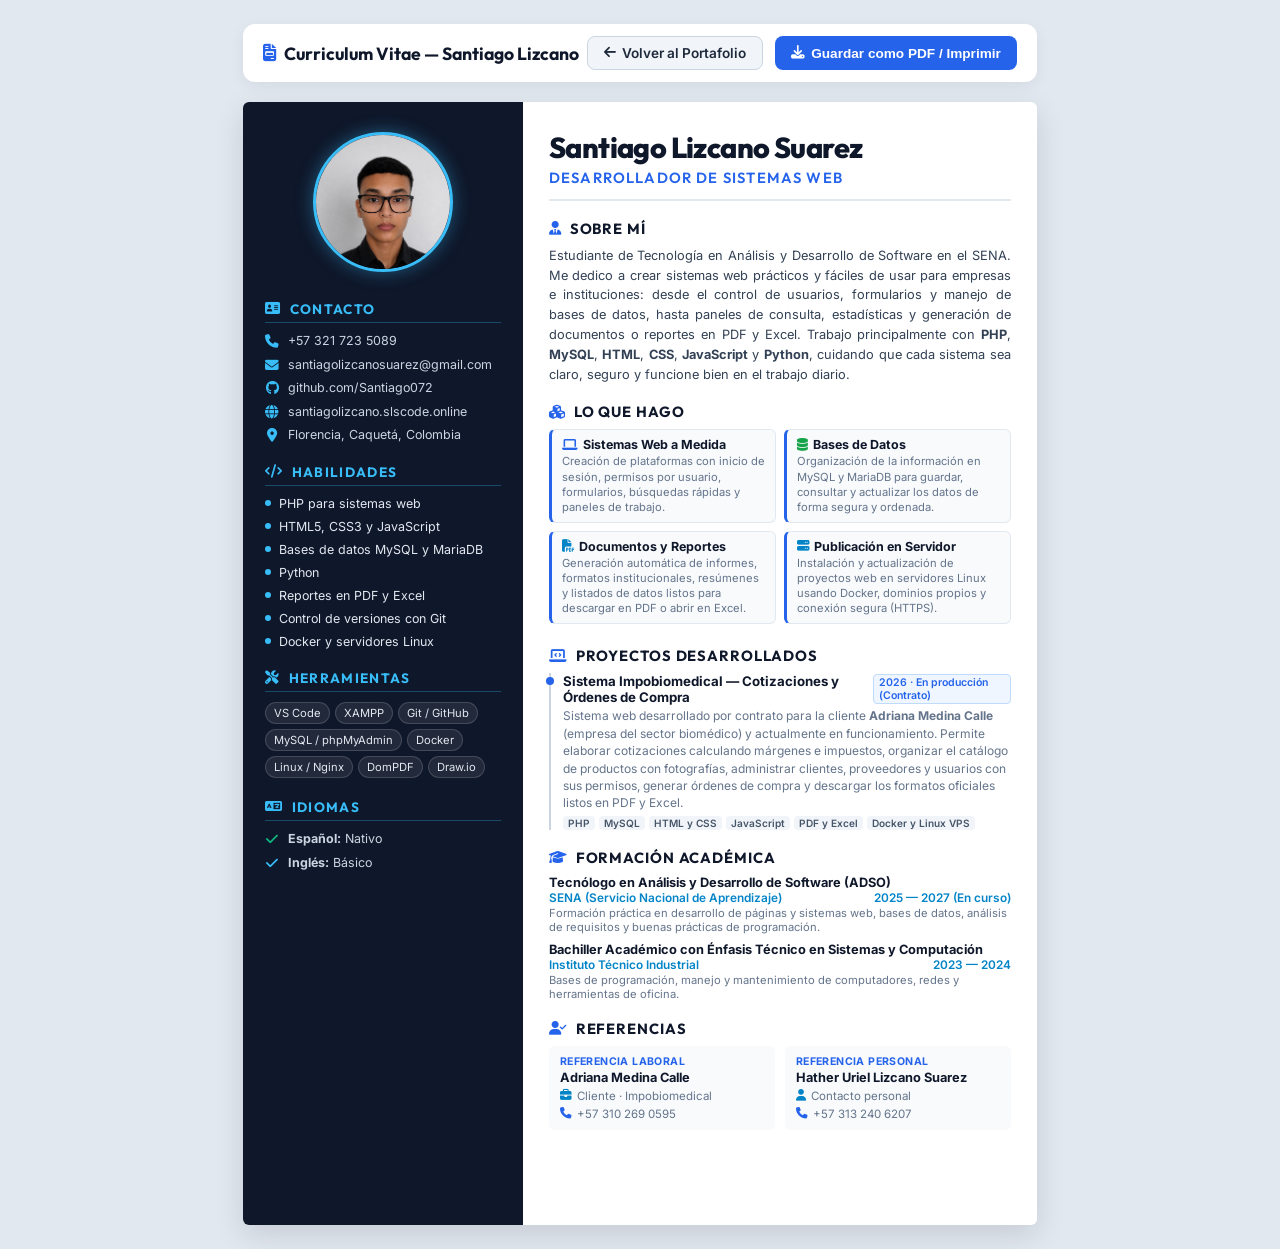
==== commit 88bc944d: "fix(cv,nginx): descripcion general en documentos y dominio santiagolizcano.slscode.online" ====
--- a/cv/index.html
+++ b/cv/index.html
@@ -564,7 +564,7 @@
       <div>
         <h3 class="main-section-title"><i class="fas fa-user-tie"></i> Sobre Mí</h3>
         <p class="profile-summary">
-          Estudiante de Tecnología en Análisis y Desarrollo de Software en el SENA. Me dedico a crear sistemas web prácticos y fáciles de usar para empresas e instituciones: desde el control de usuarios, catálogos y formularios, hasta la elaboración de cotizaciones, órdenes de compra y reportes listos en PDF o Excel. Trabajo principalmente con <strong>PHP</strong>, <strong>MySQL</strong>, <strong>HTML</strong>, <strong>CSS</strong>, <strong>JavaScript</strong> y <strong>Python</strong>, cuidando que cada sistema sea claro, seguro y funcione bien en el trabajo diario.
+          Estudiante de Tecnología en Análisis y Desarrollo de Software en el SENA. Me dedico a crear sistemas web prácticos y fáciles de usar para empresas e instituciones: desde el control de usuarios, formularios y manejo de bases de datos, hasta paneles de consulta, estadísticas y generación de documentos o reportes en PDF y Excel. Trabajo principalmente con <strong>PHP</strong>, <strong>MySQL</strong>, <strong>HTML</strong>, <strong>CSS</strong>, <strong>JavaScript</strong> y <strong>Python</strong>, cuidando que cada sistema sea claro, seguro y funcione bien en el trabajo diario.
         </p>
       </div>
 
@@ -578,11 +578,11 @@
           </div>
           <div class="competency-card">
             <div class="competency-title"><i class="fas fa-database" style="color:#16a34a"></i> Bases de Datos</div>
-            <div class="competency-desc">Organización de la información en MySQL y MariaDB para guardar clientes, productos, ventas y registros de forma ordenada.</div>
+            <div class="competency-desc">Organización de la información en MySQL y MariaDB para guardar, consultar y actualizar los datos de forma segura y ordenada.</div>
           </div>
           <div class="competency-card">
             <div class="competency-title"><i class="fas fa-file-pdf" style="color:#0284c7"></i> Documentos y Reportes</div>
-            <div class="competency-desc">Generación automática de cotizaciones, órdenes de compra, resúmenes y listados listos para imprimir en PDF o abrir en Excel.</div>
+            <div class="competency-desc">Generación automática de informes, formatos institucionales, resúmenes y listados de datos listos para descargar en PDF o abrir en Excel.</div>
           </div>
           <div class="competency-card">
             <div class="competency-title"><i class="fas fa-server" style="color:#0284c7"></i> Publicación en Servidor</div>
